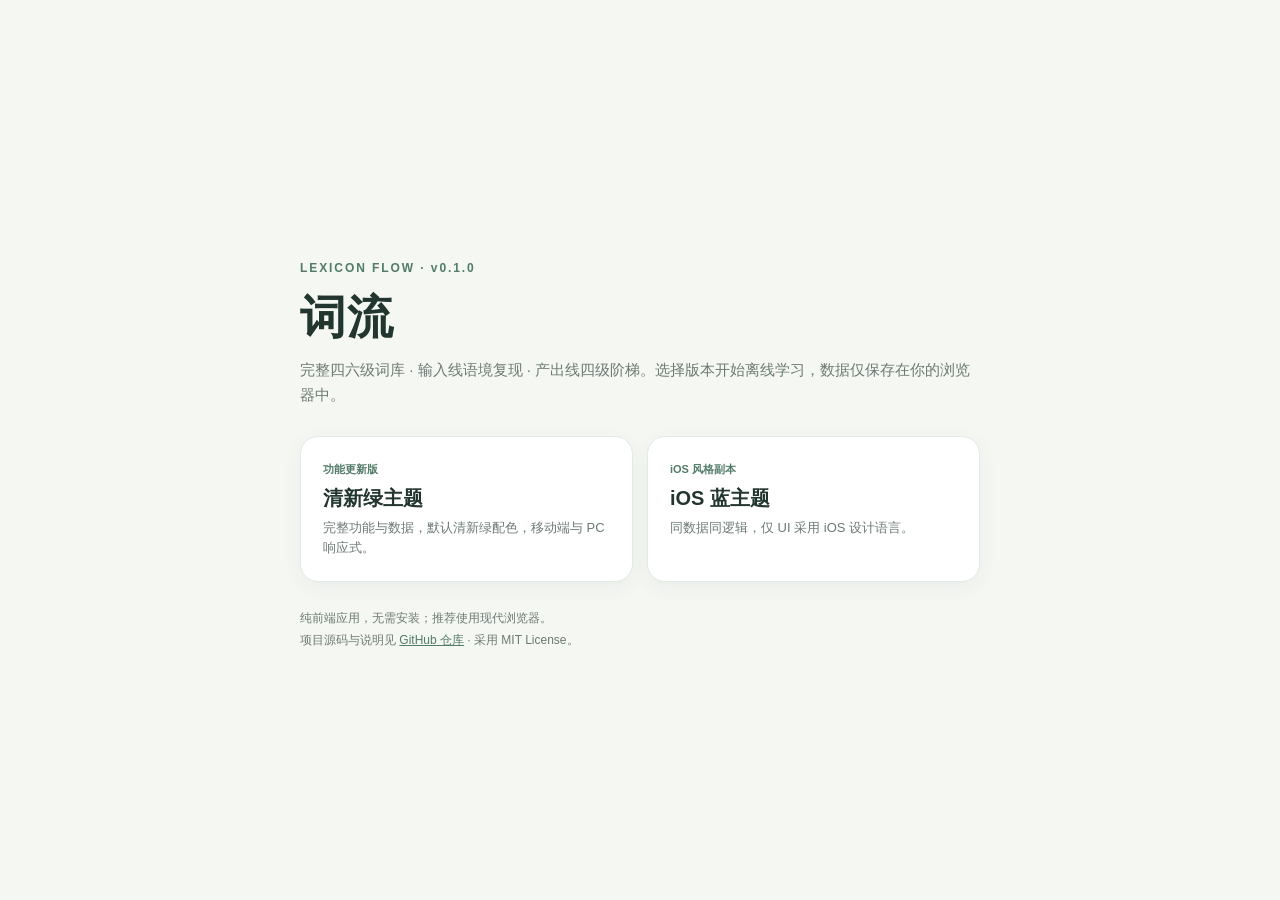
==== index.html @ 883252ed "feat: 添加 GitHub Pages 入口页" ====
<!DOCTYPE html>
<html lang="zh-CN">
<head>
  <meta charset="UTF-8">
  <meta name="viewport" content="width=device-width, initial-scale=1">
  <title>词流 Lexicon Flow</title>
  <style>
    :root { --ink: #22352f; --muted: #6c7a73; --primary: #527b69; --line: #e4eae5; --bg: #f5f7f3; }
    * { box-sizing: border-box; }
    body { margin: 0; min-height: 100vh; display: grid; place-items: center; padding: 24px;
      font-family: -apple-system, BlinkMacSystemFont, "PingFang SC", "Microsoft YaHei", sans-serif;
      color: var(--ink); background: var(--bg); }
    main { width: min(680px, 100%); }
    .eyebrow { font-size: 12px; letter-spacing: .16em; color: var(--primary); font-weight: 700; }
    h1 { font-size: clamp(30px, 6vw, 46px); margin: 10px 0 8px; letter-spacing: .02em; }
    .sub { color: var(--muted); font-size: 15px; line-height: 1.7; margin: 0 0 28px; }
    .cards { display: grid; gap: 14px; }
    @media (min-width: 620px) { .cards { grid-template-columns: 1fr 1fr; } }
    a.card { display: block; padding: 22px; border: 1px solid var(--line); border-radius: 18px;
      background: #fff; color: inherit; text-decoration: none; box-shadow: 0 6px 20px rgba(38,62,51,.05);
      transition: transform .2s ease, box-shadow .2s ease, border-color .2s ease; }
    a.card:hover { transform: translateY(-3px); border-color: var(--primary); box-shadow: 0 12px 28px rgba(38,62,51,.1); }
    a.card .badge { font-size: 11px; color: var(--primary); font-weight: 700; }
    a.card strong { display: block; font-size: 20px; margin: 8px 0 6px; }
    a.card small { color: var(--muted); font-size: 13px; line-height: 1.6; }
    footer { margin-top: 26px; color: var(--muted); font-size: 12px; line-height: 1.8; }
    footer a { color: var(--primary); }
  </style>
</head>
<body>
  <main>
    <p class="eyebrow">LEXICON FLOW · v0.1.0</p>
    <h1>词流</h1>
    <p class="sub">完整四六级词库 · 输入线语境复现 · 产出线四级阶梯。选择版本开始离线学习，数据仅保存在你的浏览器中。</p>
    <div class="cards">
      <a class="card" href="functional/standalone.html">
        <span class="badge">功能更新版</span>
        <strong>清新绿主题</strong>
        <small>完整功能与数据，默认清新绿配色，移动端与 PC 响应式。</small>
      </a>
      <a class="card" href="ios/standalone.html">
        <span class="badge">iOS 风格副本</span>
        <strong>iOS 蓝主题</strong>
        <small>同数据同逻辑，仅 UI 采用 iOS 设计语言。</small>
      </a>
    </div>
    <footer>
      纯前端应用，无需安装；推荐使用现代浏览器。<br>
      项目源码与说明见 <a href="https://github.com/lisiyangl1/lexicon-flow">GitHub 仓库</a> · 采用 MIT License。
    </footer>
  </main>
</body>
</html>
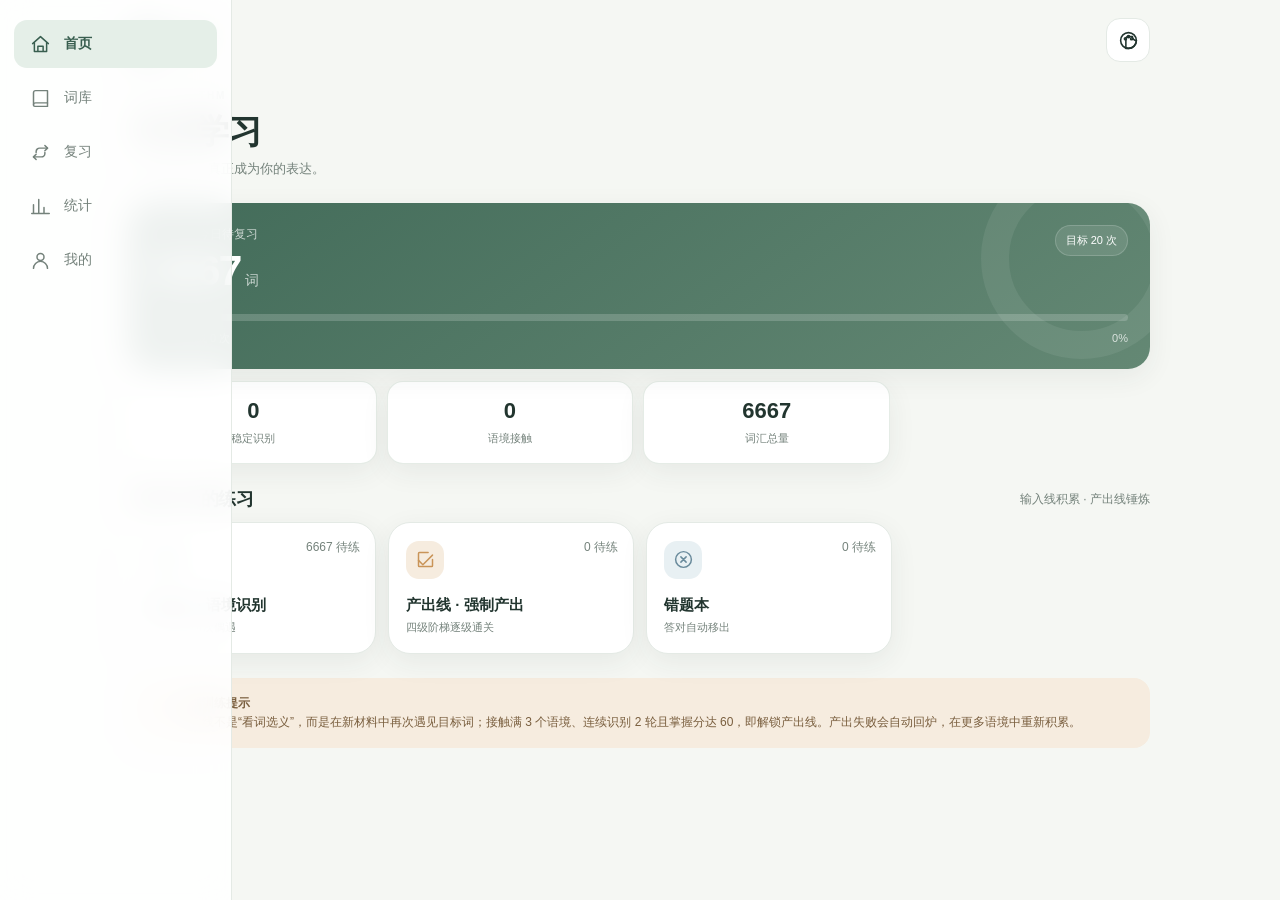
==== commit 03ba44c6: "feat: 卡片界面新增「不知道」选项（v0.1.3） - 答题阶段新增「不知道这个词」按钮：记为答错、立即显示正确答案，红框反馈 - 产出线记为失败自动回炉输入线；评分 0 当日重测进错题本 - 双" ====
--- a/index.html
+++ b/index.html
@@ -3,51 +3,29 @@
 <head>
   <meta charset="UTF-8">
   <meta name="viewport" content="width=device-width, initial-scale=1">
+  <meta name="theme-color" content="#f5f7f3">
+  <meta http-equiv="refresh" content="0; url=functional/index.html">
   <title>词流 Lexicon Flow</title>
+  <script>location.replace("functional/index.html");</script>
   <style>
     :root { --ink: #22352f; --muted: #6c7a73; --primary: #527b69; --line: #e4eae5; --bg: #f5f7f3; }
     * { box-sizing: border-box; }
     body { margin: 0; min-height: 100vh; display: grid; place-items: center; padding: 24px;
       font-family: -apple-system, BlinkMacSystemFont, "PingFang SC", "Microsoft YaHei", sans-serif;
       color: var(--ink); background: var(--bg); }
-    main { width: min(680px, 100%); }
-    .eyebrow { font-size: 12px; letter-spacing: .16em; color: var(--primary); font-weight: 700; }
-    h1 { font-size: clamp(30px, 6vw, 46px); margin: 10px 0 8px; letter-spacing: .02em; }
-    .sub { color: var(--muted); font-size: 15px; line-height: 1.7; margin: 0 0 28px; }
-    .cards { display: grid; gap: 14px; }
-    @media (min-width: 620px) { .cards { grid-template-columns: 1fr 1fr; } }
-    a.card { display: block; padding: 22px; border: 1px solid var(--line); border-radius: 18px;
-      background: #fff; color: inherit; text-decoration: none; box-shadow: 0 6px 20px rgba(38,62,51,.05);
-      transition: transform .2s ease, box-shadow .2s ease, border-color .2s ease; }
-    a.card:hover { transform: translateY(-3px); border-color: var(--primary); box-shadow: 0 12px 28px rgba(38,62,51,.1); }
-    a.card .badge { font-size: 11px; color: var(--primary); font-weight: 700; }
-    a.card strong { display: block; font-size: 20px; margin: 8px 0 6px; }
-    a.card small { color: var(--muted); font-size: 13px; line-height: 1.6; }
-    footer { margin-top: 26px; color: var(--muted); font-size: 12px; line-height: 1.8; }
-    footer a { color: var(--primary); }
+    main { width: min(480px, 100%); text-align: center; }
+    h1 { font-size: 34px; margin: 12px 0 8px; }
+    p { color: var(--muted); font-size: 15px; line-height: 1.7; margin: 0 0 14px; }
+    a { color: var(--primary); font-weight: 600; }
+    small { color: var(--muted); font-size: 12px; }
   </style>
 </head>
 <body>
   <main>
-    <p class="eyebrow">LEXICON FLOW · v0.1.0</p>
     <h1>词流</h1>
-    <p class="sub">完整四六级词库 · 输入线语境复现 · 产出线四级阶梯。选择版本开始离线学习，数据仅保存在你的浏览器中。</p>
-    <div class="cards">
-      <a class="card" href="functional/standalone.html">
-        <span class="badge">功能更新版</span>
-        <strong>清新绿主题</strong>
-        <small>完整功能与数据，默认清新绿配色，移动端与 PC 响应式。</small>
-      </a>
-      <a class="card" href="ios/standalone.html">
-        <span class="badge">iOS 风格副本</span>
-        <strong>iOS 蓝主题</strong>
-        <small>同数据同逻辑，仅 UI 采用 iOS 设计语言。</small>
-      </a>
-    </div>
-    <footer>
-      纯前端应用，无需安装；推荐使用现代浏览器。<br>
-      项目源码与说明见 <a href="https://github.com/lisiyangl1/lexicon-flow">GitHub 仓库</a> · 采用 MIT License。
-    </footer>
+    <p>正在进入应用（默认清新绿主题，进入后可随时在右上角或「我的」页切换外观）…</p>
+    <p><a href="functional/index.html">如果没有自动跳转，点这里进入</a></p>
+    <p><small>偏好 iOS 风格？<a href="ios/index.html">iOS 蓝主题版本</a></small></p>
   </main>
 </body>
 </html>
